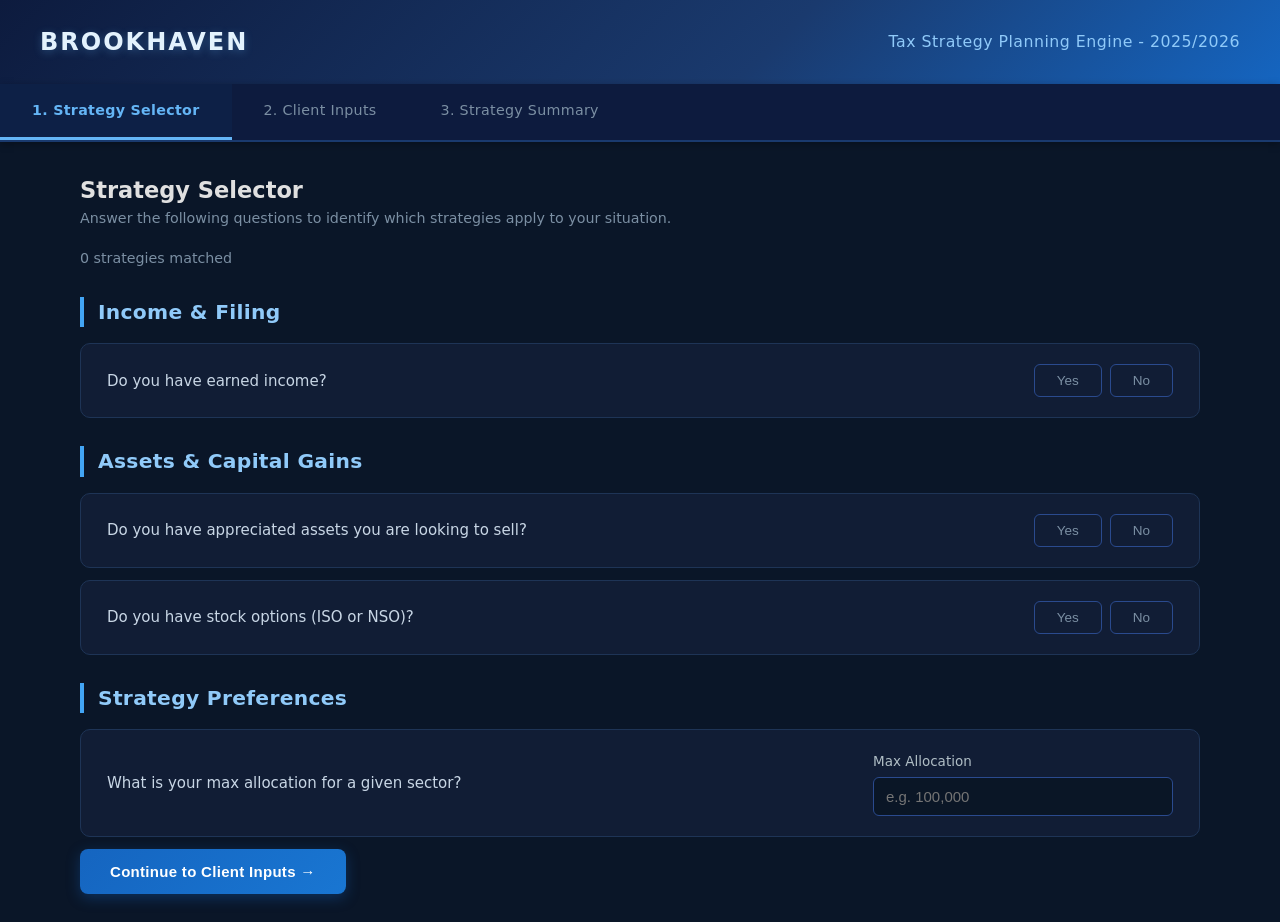
==== index.html @ dc7a37c3 "Fix bugs + replace Brooklyn Preset with Leverage Preference slider (index.html)" ====
<!DOCTYPE html>
<html lang="en">
<head>
<meta charset="UTF-8">
<meta name="viewport" content="width=device-width, initial-scale=1.0">
<title>Brookhaven Tax Strategy Planner</title>
<style>
*{margin:0;padding:0;box-sizing:border-box}
body{font-family:'Segoe UI',system-ui,-apple-system,sans-serif;background:#0a1628;color:#e0e0e0;min-height:100vh;font-size:15px;line-height:1.5}
.header{background:linear-gradient(135deg,#0d1b3e 0%,#1a3a6e 60%,#1565c0 100%);padding:24px 40px;display:flex;justify-content:space-between;align-items:center;box-shadow:0 4px 20px rgba(0,0,0,0.4)}
.header h1{color:#e3f2fd;font-size:1.6em;font-weight:800;letter-spacing:2px;text-transform:uppercase;text-shadow:0 2px 8px rgba(100,181,246,0.3)}
.header h2{color:#90caf9;font-size:1.05em;font-weight:400;letter-spacing:0.5px}
.nav{display:flex;gap:0;background:#0d1b3e;border-bottom:2px solid #1a3a6e;box-shadow:0 2px 8px rgba(0,0,0,0.3)}
.nav-tab{padding:16px 32px;cursor:pointer;color:#7b8fa3;font-size:0.95em;font-weight:500;border-bottom:3px solid transparent;transition:all 0.25s ease;letter-spacing:0.3px}
.nav-tab:hover{color:#90caf9;background:rgba(25,118,210,0.08)}
.nav-tab.active{color:#64b5f6;border-bottom:3px solid #64b5f6;font-weight:600;background:rgba(25,118,210,0.05)}
.page{display:none;padding:32px 40px;max-width:1200px;margin:0 auto;overflow:auto;max-height:calc(100vh - 120px)}
.page.active{display:block}
.section-title{font-size:1.35em;font-weight:700;margin:28px 0 16px;color:#90caf9;border-left:4px solid #42a5f5;padding-left:14px;letter-spacing:0.3px}
.question-card{background:#111d35;border:1px solid #1e3456;border-radius:10px;padding:20px 26px;margin:12px 0;display:flex;justify-content:space-between;align-items:center;transition:border-color 0.2s ease,box-shadow 0.2s ease}
.question-card:hover{border-color:#2a5090;box-shadow:0 2px 12px rgba(25,118,210,0.1)}
.question-text{flex:1;font-size:1em;color:#c8d6e5;font-weight:400}
.toggle-group{display:flex;gap:8px}
.toggle-btn{padding:8px 22px;border-radius:6px;border:1px solid #2a4a8e;background:transparent;color:#7b8fa3;cursor:pointer;font-size:0.9em;font-weight:500;transition:all 0.2s ease}
.toggle-btn.selected{background:linear-gradient(135deg,#1565c0,#1976d2);color:#fff;border-color:#1976d2;font-weight:600;box-shadow:0 2px 8px rgba(21,101,192,0.3)}
.toggle-btn.selected.no{background:linear-gradient(135deg,#37474f,#455a64);color:#fff;border-color:#455a64;box-shadow:0 2px 8px rgba(69,90,100,0.3)}
.toggle-btn:hover{border-color:#4a7ac7;background:rgba(25,118,210,0.08)}
.progress-bar-container{width:100%;height:6px;background:#1a2a4a;border-radius:3px;margin:12px 0 8px;overflow:hidden}
.progress-bar-fill{height:100%;background:linear-gradient(90deg,#1565c0,#42a5f5);border-radius:3px;transition:width 0.4s ease}
.strategies-matched{color:#4caf50;font-weight:600;margin-bottom:10px;font-size:0.95em}
.input-grid{display:grid;grid-template-columns:repeat(auto-fill,minmax(280px,1fr));gap:16px;margin-bottom:22px}
.input-group{display:flex;flex-direction:column;gap:5px}
.input-group label{color:#8da0b5;font-size:0.85em;font-weight:600;text-transform:uppercase;letter-spacing:0.5px}
.input-group input,.input-group select{padding:11px 14px;border-radius:8px;border:1px solid #1e3456;background:#0d1b3e;color:#e0e0e0;font-size:0.95em;transition:border-color 0.2s ease,box-shadow 0.2s ease}
.input-group input:focus,.input-group select:focus{outline:none;border-color:#42a5f5;box-shadow:0 0 0 3px rgba(66,165,245,0.15)}
.input-group input::placeholder{color:#4a6080}
.hidden{display:none!important}
.btn{padding:14px 30px;border-radius:8px;border:none;cursor:pointer;font-size:1em;font-weight:600;transition:all 0.25s ease;letter-spacing:0.3px}
.btn-primary{background:linear-gradient(135deg,#1565c0,#1976d2);color:#fff;box-shadow:0 4px 14px rgba(21,101,192,0.35)}
.btn-primary:hover{background:linear-gradient(135deg,#1976d2,#2196f3);box-shadow:0 6px 20px rgba(21,101,192,0.45);transform:translateY(-1px)}
.btn-secondary{background:#1a3a6e;color:#90caf9;border:1px solid #2a4a8e}
.btn-secondary:hover{background:#2a4a8e;color:#e3f2fd}
.results-table{width:100%;border-collapse:separate;border-spacing:0;margin-bottom:28px;border-radius:10px;overflow:hidden;box-shadow:0 4px 16px rgba(0,0,0,0.25)}
.results-table th{background:#0f1f3d;color:#90caf9;padding:14px 20px;text-align:left;font-weight:700;font-size:0.9em;text-transform:uppercase;letter-spacing:0.5px;border-bottom:2px solid #1e3456}
.results-table td{padding:13px 20px;border-bottom:1px solid #152540;font-size:0.95em;transition:background 0.15s ease}
.results-table tr:hover td{background:rgba(25,118,210,0.04)}
.results-table td:first-child{color:#96a8be;width:55%}
.results-table td:last-child{color:#e0e0e0;text-align:right;font-weight:500;font-variant-numeric:tabular-nums}
.results-table .total-row td{font-weight:700;color:#64b5f6!important;border-top:2px solid #2a4a8e;font-size:1.08em;background:rgba(25,118,210,0.06)}
.results-table .savings-row td{color:#4caf50!important;font-weight:700;font-size:1.08em;background:rgba(76,175,80,0.06)}
.results-table .strategy-header td{background:#0f1a30;color:#90caf9!important;font-weight:600;font-size:0.92em;letter-spacing:0.3px}
.results-table .alt-row td{background:#0f1a30;font-style:italic;color:#b0bec5!important}
.results-table .spacer-row td{padding:6px;border-bottom:none}
.summary-section{border:1px solid #2a6b2a;border-radius:10px;padding:20px;background:linear-gradient(135deg,#0d1f0d,#0f2410);box-shadow:0 4px 16px rgba(0,0,0,0.2)}
.summary-title{color:#4caf50!important}
.summary-table .total-row td{color:#4caf50!important}
.follow-up-container{width:100%;flex-basis:100%;padding:8px 0 8px 20px}
.follow-up-question{background:#162240!important;border:1px solid #2a4a8e!important;border-left:3px solid #f59e0b!important;border-radius:8px;padding:14px 20px;margin-bottom:8px;display:flex;flex-wrap:wrap;align-items:center;justify-content:space-between;transition:border-color 0.2s ease}
.follow-up-question:hover{border-color:#3a5a9e!important}
.follow-up-question .question-text{color:#c8d6e5;font-size:0.92em}
.follow-up-question .toggle-group{gap:6px}
.follow-up-question .toggle-btn{padding:6px 16px;font-size:0.85em}
.inline-input-container{width:100%;flex-basis:100%;margin-top:8px}
.strategy-select{cursor:pointer;transition:border-color 0.2s ease}
.strategy-select:hover{border-color:#4a7ac7}
h2[style]{color:#e3f2fd!important}
.page > p{color:#7b8fa3;margin-bottom:18px;font-size:0.95em}

.leverage-slider-container{display:flex;flex-direction:column;gap:8px;grid-column:1/-1}
.leverage-slider-labels{display:flex;justify-content:space-between;color:#8da0b5;font-size:0.8em;font-weight:600;text-transform:uppercase;letter-spacing:0.5px}
.leverage-slider-value{color:#64b5f6;font-size:0.95em;font-weight:600;text-align:center;margin-top:4px}
input[type="range"].leverage-slider{-webkit-appearance:none;appearance:none;width:100%;height:8px;border-radius:4px;background:linear-gradient(90deg,#1565c0,#42a5f5,#ff9800,#f44336);outline:none;opacity:0.9;transition:opacity 0.2s}
input[type="range"].leverage-slider:hover{opacity:1}
input[type="range"].leverage-slider::-webkit-slider-thumb{-webkit-appearance:none;appearance:none;width:22px;height:22px;border-radius:50%;background:#e3f2fd;cursor:pointer;border:2px solid #42a5f5;box-shadow:0 2px 6px rgba(0,0,0,0.3)}
input[type="range"].leverage-slider::-moz-range-thumb{width:22px;height:22px;border-radius:50%;background:#e3f2fd;cursor:pointer;border:2px solid #42a5f5;box-shadow:0 2px 6px rgba(0,0,0,0.3)}
</style>
</head>
<body>
<div class="header">
<h1>BROOKHAVEN</h1>
<h2>Tax Strategy Planning Engine - 2025/2026</h2>
</div>
<div class="nav">
<div class="nav-tab active" onclick="showPage('page1')">1. Strategy Selector</div>
<div class="nav-tab" onclick="showPage('page2')">2. Client Inputs</div>
<div class="nav-tab" onclick="showPage('page3')">3. Strategy Summary</div>
</div>

<!-- PAGE 1: STRATEGY SELECTOR -->
<div id="page1" class="page active">
      <h2>Strategy Selector</h2>
      <p class="subtitle">Answer the following questions to identify which strategies apply to your situation.</p>
      <div class="progress-bar"><div id="progress-fill" class="progress-fill"></div></div>
      <p class="match-badge"><span id="match-count">0</span> strategies matched</p>

      <h3 class="section-title">Income & Filing</h3>
      <div id="q-income"></div>

      <h3 class="section-title">Assets & Capital Gains</h3>
      <div id="q-assets"></div>

      <h3 class="section-title">Strategy Preferences</h3>
      <div id="q-strategy"></div>



      <h3 class="section-title">Business</h3>
      <div id="q-business"></div>

      <button class="btn btn-primary" onclick="showPage('page2')">Continue to Client Inputs &rarr;</button>
    </div>

    <div id="page2" class="page">
<h2 style="font-size:1.4em;margin-bottom:8px;font-weight:700">Client Financial Inputs</h2>
<p style="color:#8899aa;margin-bottom:15px">Enter financial details for accurate strategy calculations.</p>

<div class="section-title">Filing Information</div>
<div class="input-grid">
<div class="input-group">
<label>Tax Year</label>
<select id="tax_year"><option value="2026" selected>2026</option><option value="2025">2025</option></select>
</div>
<div class="input-group">
<label>Filing Status</label>
<select id="filing_status"><option>Single</option><option>Married Filing Jointly</option><option>Married Filing Separately</option><option>Head of Household</option></select>
</div>
<div class="input-group">
<label>State</label>
<select id="state"><option value="">-- Select State --</option><option value="AL">AL</option><option value="AK">AK</option><option value="AZ">AZ</option><option value="AR">AR</option><option value="CA">CA</option><option value="CO">CO</option><option value="CT">CT</option><option value="DE">DE</option><option value="FL">FL</option><option value="GA">GA</option><option value="HI">HI</option><option value="ID">ID</option><option value="IL">IL</option><option value="IN">IN</option><option value="IA">IA</option><option value="KS">KS</option><option value="KY">KY</option><option value="LA">LA</option><option value="ME">ME</option><option value="MD">MD</option><option value="MA">MA</option><option value="MI">MI</option><option value="MN">MN</option><option value="MS">MS</option><option value="MO">MO</option><option value="MT">MT</option><option value="NE">NE</option><option value="NV">NV</option><option value="NH">NH</option><option value="NJ">NJ</option><option value="NM">NM</option><option value="NY">NY</option><option value="NC">NC</option><option value="ND">ND</option><option value="OH">OH</option><option value="OK">OK</option><option value="OR">OR</option><option value="PA">PA</option><option value="RI">RI</option><option value="SC">SC</option><option value="SD">SD</option><option value="TN">TN</option><option value="TX">TX</option><option value="UT">UT</option><option value="VT">VT</option><option value="VA">VA</option><option value="WA">WA</option><option value="WV">WV</option><option value="WI">WI</option><option value="WY">WY</option></select>
</div>
<div class="input-group">
<label>Taxpayer Age</label>
<input type="number" id="taxpayer_age" placeholder="e.g. 45">
</div>
</div>

<div class="section-title">Income Sources</div>
<div class="input-grid">
<div class="input-group"><label>W-2 Wages ($)</label><input type="text" id="w2_wages" placeholder="0"></div>
<div class="input-group"><label>Self-Employment Income ($)</label><input type="text" id="se_income" placeholder="0"></div>
<div class="input-group"><label>Business Revenue / Distributions ($)</label><input type="text" id="biz_revenue" placeholder="0"></div>
<div class="input-group"><label>Rental Income ($)</label><input type="text" id="rental_income" placeholder="0"></div>
<div class="input-group"><label>Dividend Income ($)</label><input type="text" id="dividend_income" placeholder="0"></div>
<div class="input-group"><label>Retirement Distributions ($)</label><input type="text" id="retirement_distributions" placeholder="0"></div>
</div>

<div class="section-title">Capital Gains</div>
<div class="input-grid">
<div class="input-group"><label>Portfolio Value of Sale ($)</label><input type="text" id="portfolio_value" placeholder="0"></div>

          <div class="input-group">
            <label for="cost_basis">Cost Basis ($)</label>
            <input type="text" id="cost_basis" value="0" class="currency-input">
          </div>
<div class="input-group"><label>Short-Term Capital Gains ($)</label><input type="text" id="st_gains" placeholder="0"></div>
<div class="input-group"><label>Long-Term Capital Gains ($)</label><input type="text" id="lt_gains" placeholder="0"></div>
</div>

<div class="section-title">Deductions</div>
<div class="input-grid">
<div class="input-group"><label>Charitable Contributions ($)</label><input type="text" id="charitable" placeholder="0"></div>
<div class="input-group"><label>State &amp; Local Taxes ($)</label><input type="text" id="salt" placeholder="0"></div>
<div class="input-group"><label>Retirement Contributions ($)</label><input type="text" id="retirement_contrib" placeholder="0"></div>
<div class="input-group"><label>Property Values ($)</label><input type="text" id="property_values" placeholder="0"></div>
</div>

<div class="section-title">Strategy Parameters</div>
<div class="input-grid">
<div class="input-group"><label>Implementation Date</label><input type="date" id="implementation_date" value="2026-01-01"></div>
<div class="input-group"><label>Available Capital for Strategies ($)</label><input type="text" id="available_capital" placeholder="Amount willing to invest"></div>
<div class="input-group"><label>Beta Selection</label><select id="beta_selection"><option value="1">Beta 1 (S&amp;P 500)</option><option value="0.5">Beta 0.5 (CASH/S&amp;P 500)</option><option value="0">Beta 0 (Zero Beta)</option></select></div>
<div class="input-group leverage-slider-container"><label>Leverage Preference</label><div class="leverage-slider-labels"><span>Conservative</span><span>Moderate</span><span>Aggressive</span></div><input type="range" id="leverage_preference" class="leverage-slider" min="0" max="100" value="0" step="1"><div class="leverage-slider-value" id="leverage_pref_label">Conservative (Long-Only)</div></div>
<div class="input-group hidden" id="custom-leverage-section"><label>Custom Leverage (decimal)</label><input type="number" id="custom_leverage_value" step="0.05" placeholder="e.g. 1.0"></div>
<div class="input-group hidden"><label>Max Leverage</label><input type="number" id="max_leverage" step="0.05" value="0.3"></div>
</div>

<div class="section-title">Oil &amp; Gas Parameters</div>
<div class="input-grid">
<div class="input-group"><label>Max Oil &amp; Gas Investment ($)</label><input type="text" id="oil_gas_max" placeholder="0"></div>
<div class="input-group hidden"><label>O&amp;G Offset Rate</label><input type="number" id="oil_gas_rate" step="0.01" value="0.95"></div>
</div>

<div style="margin-top:30px;display:flex;gap:15px">
<button class="btn btn-secondary" onclick="showPage('page1')">&larr; Back</button>
<button class="btn btn-primary" onclick="showPage('page3')">View Strategy Summary &rarr;</button>
</div>
</div>

<!-- PAGE 3: STRATEGY SUMMARY -->
<div id="page3" class="page">
</div>

<script src="app.js"></script>
</body>
</html>
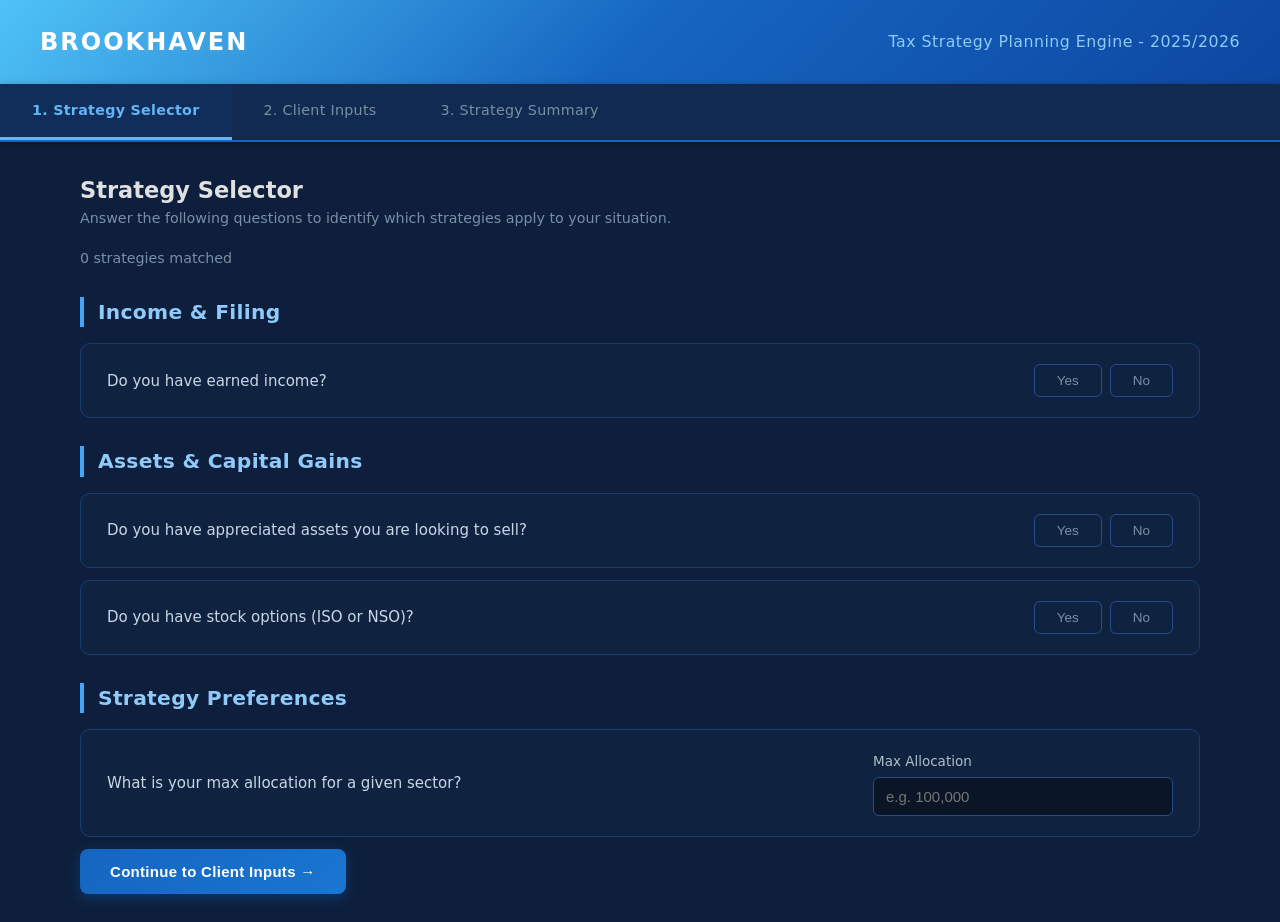
==== commit 2d2ca87a: "Update color scheme to light blue-to-dark blue gradient" ====
--- a/index.html
+++ b/index.html
@@ -6,18 +6,18 @@
 <title>Brookhaven Tax Strategy Planner</title>
 <style>
 *{margin:0;padding:0;box-sizing:border-box}
-body{font-family:'Segoe UI',system-ui,-apple-system,sans-serif;background:#0a1628;color:#e0e0e0;min-height:100vh;font-size:15px;line-height:1.5}
-.header{background:linear-gradient(135deg,#0d1b3e 0%,#1a3a6e 60%,#1565c0 100%);padding:24px 40px;display:flex;justify-content:space-between;align-items:center;box-shadow:0 4px 20px rgba(0,0,0,0.4)}
-.header h1{color:#e3f2fd;font-size:1.6em;font-weight:800;letter-spacing:2px;text-transform:uppercase;text-shadow:0 2px 8px rgba(100,181,246,0.3)}
+body{font-family:'Segoe UI',system-ui,-apple-system,sans-serif;background:#0d1f3c;color:#e0e0e0;min-height:100vh;font-size:15px;line-height:1.5}
+.header{background:linear-gradient(135deg,#4fc3f7 0%,#1565c0 50%,#0d47a1 100%);padding:24px 40px;display:flex;justify-content:space-between;align-items:center;box-shadow:0 4px 20px rgba(0,0,0,0.4)}
+.header h1{color:#fff;font-size:1.6em;font-weight:800;letter-spacing:2px;text-transform:uppercase;text-shadow:0 2px 8px rgba(100,181,246,0.3)}
 .header h2{color:#90caf9;font-size:1.05em;font-weight:400;letter-spacing:0.5px}
-.nav{display:flex;gap:0;background:#0d1b3e;border-bottom:2px solid #1a3a6e;box-shadow:0 2px 8px rgba(0,0,0,0.3)}
+.nav{display:flex;gap:0;background:#102a52;border-bottom:2px solid #1565c0;box-shadow:0 2px 8px rgba(0,0,0,0.3)}
 .nav-tab{padding:16px 32px;cursor:pointer;color:#7b8fa3;font-size:0.95em;font-weight:500;border-bottom:3px solid transparent;transition:all 0.25s ease;letter-spacing:0.3px}
 .nav-tab:hover{color:#90caf9;background:rgba(25,118,210,0.08)}
 .nav-tab.active{color:#64b5f6;border-bottom:3px solid #64b5f6;font-weight:600;background:rgba(25,118,210,0.05)}
 .page{display:none;padding:32px 40px;max-width:1200px;margin:0 auto;overflow:auto;max-height:calc(100vh - 120px)}
 .page.active{display:block}
 .section-title{font-size:1.35em;font-weight:700;margin:28px 0 16px;color:#90caf9;border-left:4px solid #42a5f5;padding-left:14px;letter-spacing:0.3px}
-.question-card{background:#111d35;border:1px solid #1e3456;border-radius:10px;padding:20px 26px;margin:12px 0;display:flex;justify-content:space-between;align-items:center;transition:border-color 0.2s ease,box-shadow 0.2s ease}
+.question-card{background:#0f2340;border:1px solid #1a3d6e;border-radius:10px;padding:20px 26px;margin:12px 0;display:flex;justify-content:space-between;align-items:center;transition:border-color 0.2s ease,box-shadow 0.2s ease}
 .question-card:hover{border-color:#2a5090;box-shadow:0 2px 12px rgba(25,118,210,0.1)}
 .question-text{flex:1;font-size:1em;color:#c8d6e5;font-weight:400}
 .toggle-group{display:flex;gap:8px}
@@ -25,13 +25,13 @@
 .toggle-btn.selected{background:linear-gradient(135deg,#1565c0,#1976d2);color:#fff;border-color:#1976d2;font-weight:600;box-shadow:0 2px 8px rgba(21,101,192,0.3)}
 .toggle-btn.selected.no{background:linear-gradient(135deg,#37474f,#455a64);color:#fff;border-color:#455a64;box-shadow:0 2px 8px rgba(69,90,100,0.3)}
 .toggle-btn:hover{border-color:#4a7ac7;background:rgba(25,118,210,0.08)}
-.progress-bar-container{width:100%;height:6px;background:#1a2a4a;border-radius:3px;margin:12px 0 8px;overflow:hidden}
+.progress-bar-container{width:100%;height:6px;background:#132d54;border-radius:3px;margin:12px 0 8px;overflow:hidden}
 .progress-bar-fill{height:100%;background:linear-gradient(90deg,#1565c0,#42a5f5);border-radius:3px;transition:width 0.4s ease}
 .strategies-matched{color:#4caf50;font-weight:600;margin-bottom:10px;font-size:0.95em}
 .input-grid{display:grid;grid-template-columns:repeat(auto-fill,minmax(280px,1fr));gap:16px;margin-bottom:22px}
 .input-group{display:flex;flex-direction:column;gap:5px}
 .input-group label{color:#8da0b5;font-size:0.85em;font-weight:600;text-transform:uppercase;letter-spacing:0.5px}
-.input-group input,.input-group select{padding:11px 14px;border-radius:8px;border:1px solid #1e3456;background:#0d1b3e;color:#e0e0e0;font-size:0.95em;transition:border-color 0.2s ease,box-shadow 0.2s ease}
+.input-group input,.input-group select{padding:11px 14px;border-radius:8px;border:1px solid #1e3456;background:#0e1e3a;color:#e0e0e0;font-size:0.95em;transition:border-color 0.2s ease,box-shadow 0.2s ease}
 .input-group input:focus,.input-group select:focus{outline:none;border-color:#42a5f5;box-shadow:0 0 0 3px rgba(66,165,245,0.15)}
 .input-group input::placeholder{color:#4a6080}
 .hidden{display:none!important}
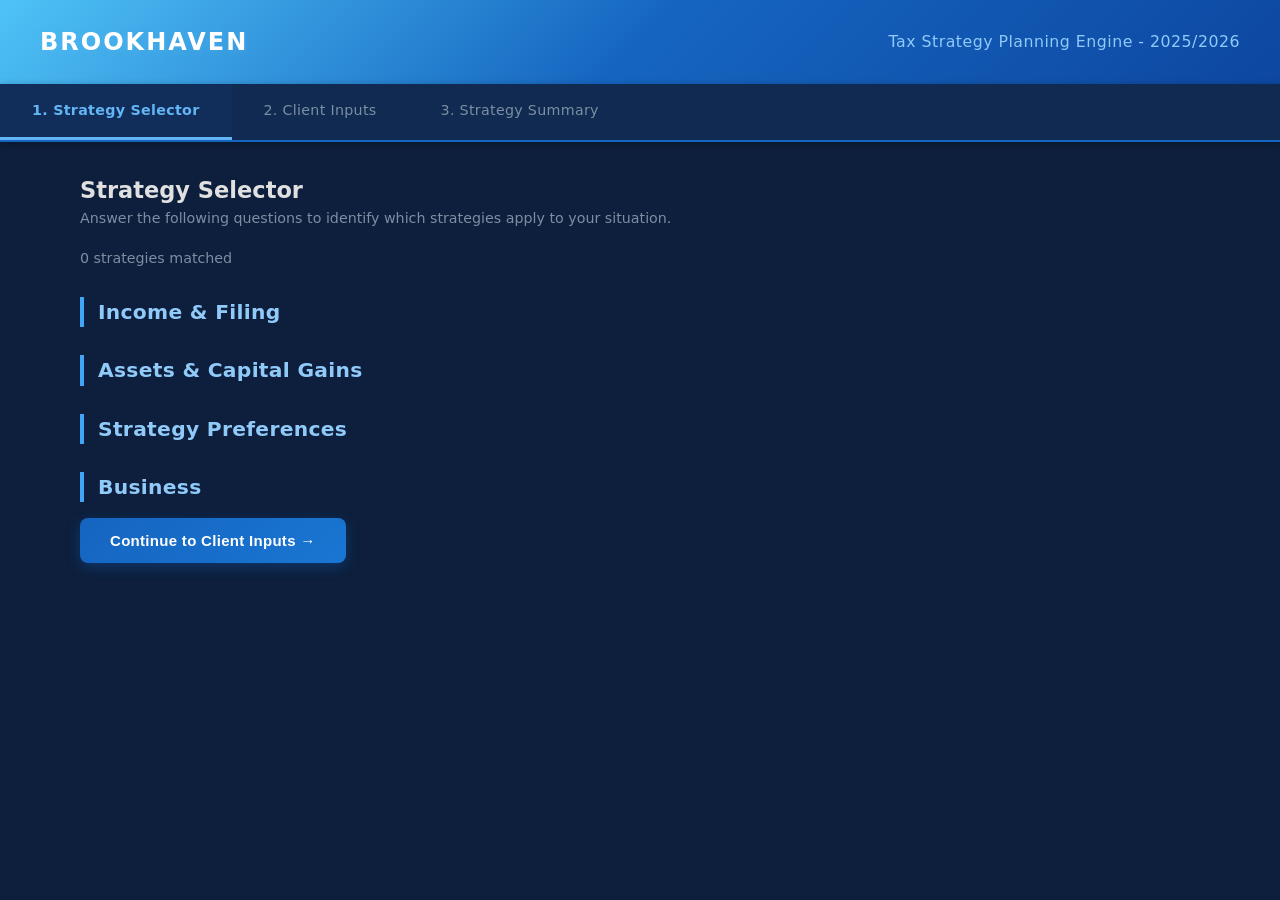
==== commit 19e7caa7: "refactor: switch index.html to modular scripts (preserve app.js)" ====
--- a/index.html
+++ b/index.html
@@ -69,7 +69,7 @@
 .leverage-slider-container{display:flex;flex-direction:column;gap:8px;grid-column:1/-1}
 .leverage-slider-labels{display:flex;justify-content:space-between;color:#8da0b5;font-size:0.8em;font-weight:600;text-transform:uppercase;letter-spacing:0.5px}
 .leverage-slider-value{color:#64b5f6;font-size:0.95em;font-weight:600;text-align:center;margin-top:4px}
-input[type="range"].leverage-slider{-webkit-appearance:none;appearance:none;width:100%;height:8px;border-radius:4px;background:linear-gradient(90deg,#1565c0,#42a5f5,#ff9800,#f44336);outline:none;opacity:0.9;transition:opacity 0.2s}
+input[type="range"].leverage-slider{-webkit-appearance:none;appearance:none;width:100%;height:8px;border-radius:4px;background:linear-gradient(90deg,#90caf9,#42a5f5,#1565c0,#0d47a1);outline:none;opacity:0.9;transition:opacity 0.2s}
 input[type="range"].leverage-slider:hover{opacity:1}
 input[type="range"].leverage-slider::-webkit-slider-thumb{-webkit-appearance:none;appearance:none;width:22px;height:22px;border-radius:50%;background:#e3f2fd;cursor:pointer;border:2px solid #42a5f5;box-shadow:0 2px 6px rgba(0,0,0,0.3)}
 input[type="range"].leverage-slider::-moz-range-thumb{width:22px;height:22px;border-radius:50%;background:#e3f2fd;cursor:pointer;border:2px solid #42a5f5;box-shadow:0 2px 6px rgba(0,0,0,0.3)}
@@ -138,7 +138,7 @@
 <div class="input-grid">
 <div class="input-group"><label>W-2 Wages ($)</label><input type="text" id="w2_wages" placeholder="0"></div>
 <div class="input-group"><label>Self-Employment Income ($)</label><input type="text" id="se_income" placeholder="0"></div>
-<div class="input-group"><label>Business Revenue / Distributions ($)</label><input type="text" id="biz_revenue" placeholder="0"></div>
+<div class="input-group"><label>Business Income / Distributions ($)</label><input type="text" id="biz_revenue" placeholder="0"></div>
 <div class="input-group"><label>Rental Income ($)</label><input type="text" id="rental_income" placeholder="0"></div>
 <div class="input-group"><label>Dividend Income ($)</label><input type="text" id="dividend_income" placeholder="0"></div>
 <div class="input-group"><label>Retirement Distributions ($)</label><input type="text" id="retirement_distributions" placeholder="0"></div>
@@ -174,9 +174,9 @@
 <div class="input-group hidden"><label>Max Leverage</label><input type="number" id="max_leverage" step="0.05" value="0.3"></div>
 </div>
 
-<div class="section-title">Oil &amp; Gas Parameters</div>
-<div class="input-grid">
-<div class="input-group"><label>Max Oil &amp; Gas Investment ($)</label><input type="text" id="oil_gas_max" placeholder="0"></div>
+<div class="section-title">Sector Parameters</div>
+<div class="input-grid">
+<div class="input-group"><label>Max Sector Investment ($)</label><input type="text" id="oil_gas_max" placeholder="0"></div>
 <div class="input-group hidden"><label>O&amp;G Offset Rate</label><input type="number" id="oil_gas_rate" step="0.01" value="0.95"></div>
 </div>
 
@@ -190,7 +190,38 @@
 <div id="page3" class="page">
 </div>
 
-<script src="app.js"></script>
+<script src="js/01-brooklyn/brooklyn-data.js"></script>
+<script src="js/01-brooklyn/date-utils.js"></script>
+<script src="js/01-brooklyn/delphi-helix.js"></script>
+<script src="js/01-brooklyn/brooklyn-regression.js"></script>
+<script src="js/02-tax-engine/tax-data.js"></script>
+<script src="js/02-tax-engine/tax-loader.js"></script>
+<script src="js/02-tax-engine/tax-lookups.js"></script>
+<script src="js/02-tax-engine/tax-calc-federal.js"></script>
+<script src="js/02-tax-engine/tax-calc-state.js"></script>
+<script src="js/02-tax-engine/tax-baseline.js"></script>
+<script src="js/03-solver/fees.js"></script>
+<script src="js/03-solver/solver.js"></script>
+<script src="js/05-strategy-calculators/limits.js"></script>
+<script src="js/05-strategy-calculators/calc-retirement.js"></script>
+<script src="js/05-strategy-calculators/calc-business.js"></script>
+<script src="js/05-strategy-calculators/calc-charitable.js"></script>
+<script src="js/05-strategy-calculators/calc-credits.js"></script>
+<script src="js/05-strategy-calculators/calc-capital-gains.js"></script>
+<script src="js/05-strategy-calculators/calc-investment.js"></script>
+<script src="js/05-strategy-calculators/calc-entity.js"></script>
+<script src="js/05-strategy-calculators/calc-estate.js"></script>
+<script src="js/05-strategy-calculators/calc-misc.js"></script>
+<script src="js/05-strategy-calculators/orchestrator.js"></script>
+<script src="js/04-ui/questions-data.js"></script>
+<script src="js/04-ui/format-helpers.js"></script>
+<script src="js/04-ui/questionnaire-builder.js"></script>
+<script src="js/04-ui/questionnaire-render.js"></script>
+<script src="js/04-ui/answer-state.js"></script>
+<script src="js/04-ui/progress-and-brooklyn-ui.js"></script>
+<script src="js/04-ui/inputs-collector.js"></script>
+<script src="js/04-ui/calculate-and-display.js"></script>
+<script src="js/04-ui/page-controls.js"></script>
 </body>
 </html>
 
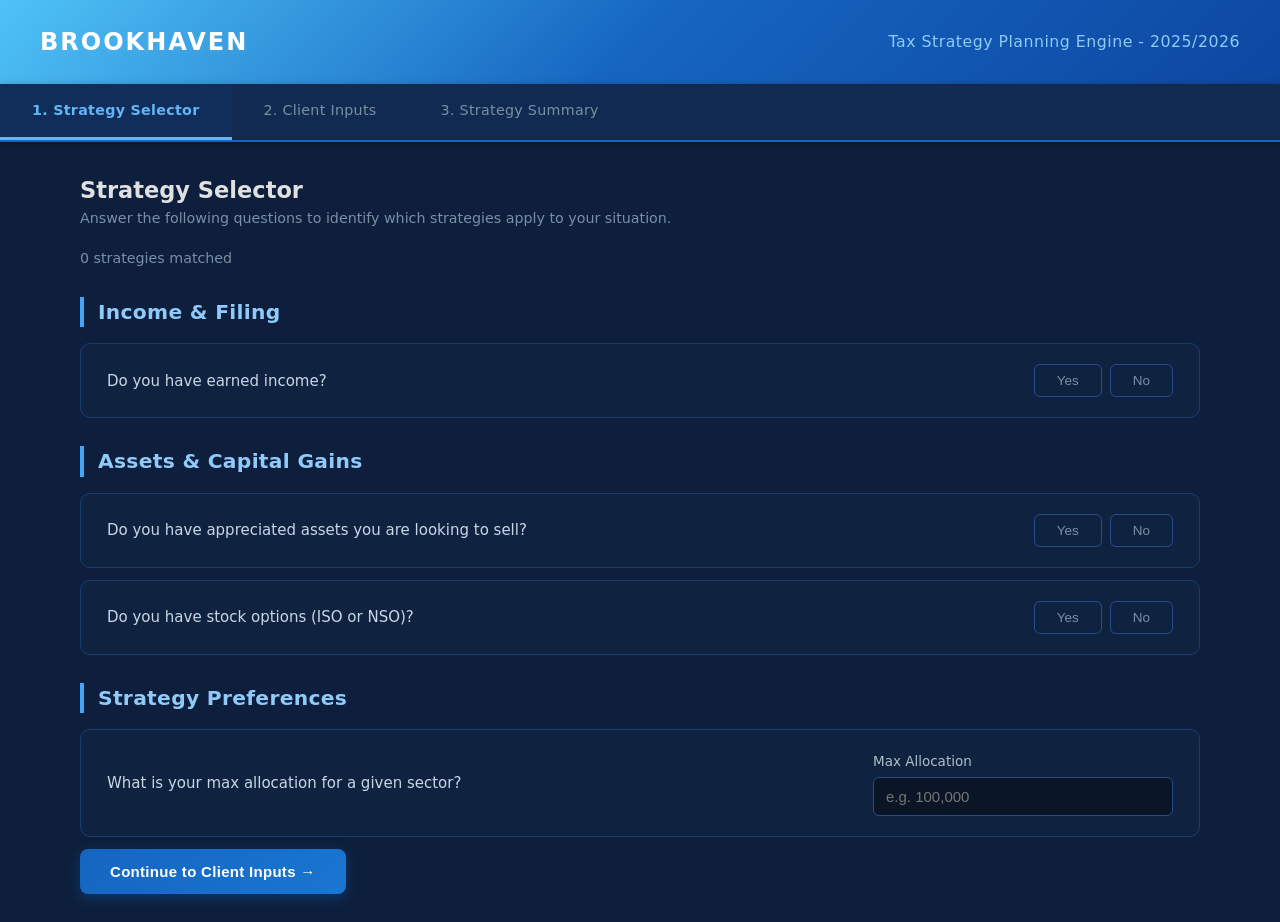
==== commit a52090c5: "refactor: extract inline <style> to <link rel="stylesheet" href="css/styles.css"> CSS already exists" ====
--- a/index.html
+++ b/index.html
@@ -4,76 +4,7 @@
 <meta charset="UTF-8">
 <meta name="viewport" content="width=device-width, initial-scale=1.0">
 <title>Brookhaven Tax Strategy Planner</title>
-<style>
-*{margin:0;padding:0;box-sizing:border-box}
-body{font-family:'Segoe UI',system-ui,-apple-system,sans-serif;background:#0d1f3c;color:#e0e0e0;min-height:100vh;font-size:15px;line-height:1.5}
-.header{background:linear-gradient(135deg,#4fc3f7 0%,#1565c0 50%,#0d47a1 100%);padding:24px 40px;display:flex;justify-content:space-between;align-items:center;box-shadow:0 4px 20px rgba(0,0,0,0.4)}
-.header h1{color:#fff;font-size:1.6em;font-weight:800;letter-spacing:2px;text-transform:uppercase;text-shadow:0 2px 8px rgba(100,181,246,0.3)}
-.header h2{color:#90caf9;font-size:1.05em;font-weight:400;letter-spacing:0.5px}
-.nav{display:flex;gap:0;background:#102a52;border-bottom:2px solid #1565c0;box-shadow:0 2px 8px rgba(0,0,0,0.3)}
-.nav-tab{padding:16px 32px;cursor:pointer;color:#7b8fa3;font-size:0.95em;font-weight:500;border-bottom:3px solid transparent;transition:all 0.25s ease;letter-spacing:0.3px}
-.nav-tab:hover{color:#90caf9;background:rgba(25,118,210,0.08)}
-.nav-tab.active{color:#64b5f6;border-bottom:3px solid #64b5f6;font-weight:600;background:rgba(25,118,210,0.05)}
-.page{display:none;padding:32px 40px;max-width:1200px;margin:0 auto;overflow:auto;max-height:calc(100vh - 120px)}
-.page.active{display:block}
-.section-title{font-size:1.35em;font-weight:700;margin:28px 0 16px;color:#90caf9;border-left:4px solid #42a5f5;padding-left:14px;letter-spacing:0.3px}
-.question-card{background:#0f2340;border:1px solid #1a3d6e;border-radius:10px;padding:20px 26px;margin:12px 0;display:flex;justify-content:space-between;align-items:center;transition:border-color 0.2s ease,box-shadow 0.2s ease}
-.question-card:hover{border-color:#2a5090;box-shadow:0 2px 12px rgba(25,118,210,0.1)}
-.question-text{flex:1;font-size:1em;color:#c8d6e5;font-weight:400}
-.toggle-group{display:flex;gap:8px}
-.toggle-btn{padding:8px 22px;border-radius:6px;border:1px solid #2a4a8e;background:transparent;color:#7b8fa3;cursor:pointer;font-size:0.9em;font-weight:500;transition:all 0.2s ease}
-.toggle-btn.selected{background:linear-gradient(135deg,#1565c0,#1976d2);color:#fff;border-color:#1976d2;font-weight:600;box-shadow:0 2px 8px rgba(21,101,192,0.3)}
-.toggle-btn.selected.no{background:linear-gradient(135deg,#37474f,#455a64);color:#fff;border-color:#455a64;box-shadow:0 2px 8px rgba(69,90,100,0.3)}
-.toggle-btn:hover{border-color:#4a7ac7;background:rgba(25,118,210,0.08)}
-.progress-bar-container{width:100%;height:6px;background:#132d54;border-radius:3px;margin:12px 0 8px;overflow:hidden}
-.progress-bar-fill{height:100%;background:linear-gradient(90deg,#1565c0,#42a5f5);border-radius:3px;transition:width 0.4s ease}
-.strategies-matched{color:#4caf50;font-weight:600;margin-bottom:10px;font-size:0.95em}
-.input-grid{display:grid;grid-template-columns:repeat(auto-fill,minmax(280px,1fr));gap:16px;margin-bottom:22px}
-.input-group{display:flex;flex-direction:column;gap:5px}
-.input-group label{color:#8da0b5;font-size:0.85em;font-weight:600;text-transform:uppercase;letter-spacing:0.5px}
-.input-group input,.input-group select{padding:11px 14px;border-radius:8px;border:1px solid #1e3456;background:#0e1e3a;color:#e0e0e0;font-size:0.95em;transition:border-color 0.2s ease,box-shadow 0.2s ease}
-.input-group input:focus,.input-group select:focus{outline:none;border-color:#42a5f5;box-shadow:0 0 0 3px rgba(66,165,245,0.15)}
-.input-group input::placeholder{color:#4a6080}
-.hidden{display:none!important}
-.btn{padding:14px 30px;border-radius:8px;border:none;cursor:pointer;font-size:1em;font-weight:600;transition:all 0.25s ease;letter-spacing:0.3px}
-.btn-primary{background:linear-gradient(135deg,#1565c0,#1976d2);color:#fff;box-shadow:0 4px 14px rgba(21,101,192,0.35)}
-.btn-primary:hover{background:linear-gradient(135deg,#1976d2,#2196f3);box-shadow:0 6px 20px rgba(21,101,192,0.45);transform:translateY(-1px)}
-.btn-secondary{background:#1a3a6e;color:#90caf9;border:1px solid #2a4a8e}
-.btn-secondary:hover{background:#2a4a8e;color:#e3f2fd}
-.results-table{width:100%;border-collapse:separate;border-spacing:0;margin-bottom:28px;border-radius:10px;overflow:hidden;box-shadow:0 4px 16px rgba(0,0,0,0.25)}
-.results-table th{background:#0f1f3d;color:#90caf9;padding:14px 20px;text-align:left;font-weight:700;font-size:0.9em;text-transform:uppercase;letter-spacing:0.5px;border-bottom:2px solid #1e3456}
-.results-table td{padding:13px 20px;border-bottom:1px solid #152540;font-size:0.95em;transition:background 0.15s ease}
-.results-table tr:hover td{background:rgba(25,118,210,0.04)}
-.results-table td:first-child{color:#96a8be;width:55%}
-.results-table td:last-child{color:#e0e0e0;text-align:right;font-weight:500;font-variant-numeric:tabular-nums}
-.results-table .total-row td{font-weight:700;color:#64b5f6!important;border-top:2px solid #2a4a8e;font-size:1.08em;background:rgba(25,118,210,0.06)}
-.results-table .savings-row td{color:#4caf50!important;font-weight:700;font-size:1.08em;background:rgba(76,175,80,0.06)}
-.results-table .strategy-header td{background:#0f1a30;color:#90caf9!important;font-weight:600;font-size:0.92em;letter-spacing:0.3px}
-.results-table .alt-row td{background:#0f1a30;font-style:italic;color:#b0bec5!important}
-.results-table .spacer-row td{padding:6px;border-bottom:none}
-.summary-section{border:1px solid #2a6b2a;border-radius:10px;padding:20px;background:linear-gradient(135deg,#0d1f0d,#0f2410);box-shadow:0 4px 16px rgba(0,0,0,0.2)}
-.summary-title{color:#4caf50!important}
-.summary-table .total-row td{color:#4caf50!important}
-.follow-up-container{width:100%;flex-basis:100%;padding:8px 0 8px 20px}
-.follow-up-question{background:#162240!important;border:1px solid #2a4a8e!important;border-left:3px solid #f59e0b!important;border-radius:8px;padding:14px 20px;margin-bottom:8px;display:flex;flex-wrap:wrap;align-items:center;justify-content:space-between;transition:border-color 0.2s ease}
-.follow-up-question:hover{border-color:#3a5a9e!important}
-.follow-up-question .question-text{color:#c8d6e5;font-size:0.92em}
-.follow-up-question .toggle-group{gap:6px}
-.follow-up-question .toggle-btn{padding:6px 16px;font-size:0.85em}
-.inline-input-container{width:100%;flex-basis:100%;margin-top:8px}
-.strategy-select{cursor:pointer;transition:border-color 0.2s ease}
-.strategy-select:hover{border-color:#4a7ac7}
-h2[style]{color:#e3f2fd!important}
-.page > p{color:#7b8fa3;margin-bottom:18px;font-size:0.95em}
-
-.leverage-slider-container{display:flex;flex-direction:column;gap:8px;grid-column:1/-1}
-.leverage-slider-labels{display:flex;justify-content:space-between;color:#8da0b5;font-size:0.8em;font-weight:600;text-transform:uppercase;letter-spacing:0.5px}
-.leverage-slider-value{color:#64b5f6;font-size:0.95em;font-weight:600;text-align:center;margin-top:4px}
-input[type="range"].leverage-slider{-webkit-appearance:none;appearance:none;width:100%;height:8px;border-radius:4px;background:linear-gradient(90deg,#90caf9,#42a5f5,#1565c0,#0d47a1);outline:none;opacity:0.9;transition:opacity 0.2s}
-input[type="range"].leverage-slider:hover{opacity:1}
-input[type="range"].leverage-slider::-webkit-slider-thumb{-webkit-appearance:none;appearance:none;width:22px;height:22px;border-radius:50%;background:#e3f2fd;cursor:pointer;border:2px solid #42a5f5;box-shadow:0 2px 6px rgba(0,0,0,0.3)}
-input[type="range"].leverage-slider::-moz-range-thumb{width:22px;height:22px;border-radius:50%;background:#e3f2fd;cursor:pointer;border:2px solid #42a5f5;box-shadow:0 2px 6px rgba(0,0,0,0.3)}
-</style>
+<link rel="stylesheet" href="css/styles.css">
 </head>
 <body>
 <div class="header">
--- a/css/styles.css
+++ b/css/styles.css
@@ -0,0 +1,68 @@
+*{margin:0;padding:0;box-sizing:border-box}
+body{font-family:'Segoe UI',system-ui,-apple-system,sans-serif;background:#0d1f3c;color:#e0e0e0;min-height:100vh;font-size:15px;line-height:1.5}
+.header{background:linear-gradient(135deg,#4fc3f7 0%,#1565c0 50%,#0d47a1 100%);padding:24px 40px;display:flex;justify-content:space-between;align-items:center;box-shadow:0 4px 20px rgba(0,0,0,0.4)}
+.header h1{color:#fff;font-size:1.6em;font-weight:800;letter-spacing:2px;text-transform:uppercase;text-shadow:0 2px 8px rgba(100,181,246,0.3)}
+.header h2{color:#90caf9;font-size:1.05em;font-weight:400;letter-spacing:0.5px}
+.nav{display:flex;gap:0;background:#102a52;border-bottom:2px solid #1565c0;box-shadow:0 2px 8px rgba(0,0,0,0.3)}
+.nav-tab{padding:16px 32px;cursor:pointer;color:#7b8fa3;font-size:0.95em;font-weight:500;border-bottom:3px solid transparent;transition:all 0.25s ease;letter-spacing:0.3px}
+.nav-tab:hover{color:#90caf9;background:rgba(25,118,210,0.08)}
+.nav-tab.active{color:#64b5f6;border-bottom:3px solid #64b5f6;font-weight:600;background:rgba(25,118,210,0.05)}
+.page{display:none;padding:32px 40px;max-width:1200px;margin:0 auto;overflow:auto;max-height:calc(100vh - 120px)}
+.page.active{display:block}
+.section-title{font-size:1.35em;font-weight:700;margin:28px 0 16px;color:#90caf9;border-left:4px solid #42a5f5;padding-left:14px;letter-spacing:0.3px}
+.question-card{background:#0f2340;border:1px solid #1a3d6e;border-radius:10px;padding:20px 26px;margin:12px 0;display:flex;justify-content:space-between;align-items:center;transition:border-color 0.2s ease,box-shadow 0.2s ease}
+.question-card:hover{border-color:#2a5090;box-shadow:0 2px 12px rgba(25,118,210,0.1)}
+.question-text{flex:1;font-size:1em;color:#c8d6e5;font-weight:400}
+.toggle-group{display:flex;gap:8px}
+.toggle-btn{padding:8px 22px;border-radius:6px;border:1px solid #2a4a8e;background:transparent;color:#7b8fa3;cursor:pointer;font-size:0.9em;font-weight:500;transition:all 0.2s ease}
+.toggle-btn.selected{background:linear-gradient(135deg,#1565c0,#1976d2);color:#fff;border-color:#1976d2;font-weight:600;box-shadow:0 2px 8px rgba(21,101,192,0.3)}
+.toggle-btn.selected.no{background:linear-gradient(135deg,#37474f,#455a64);color:#fff;border-color:#455a64;box-shadow:0 2px 8px rgba(69,90,100,0.3)}
+.toggle-btn:hover{border-color:#4a7ac7;background:rgba(25,118,210,0.08)}
+.progress-bar-container{width:100%;height:6px;background:#132d54;border-radius:3px;margin:12px 0 8px;overflow:hidden}
+.progress-bar-fill{height:100%;background:linear-gradient(90deg,#1565c0,#42a5f5);border-radius:3px;transition:width 0.4s ease}
+.strategies-matched{color:#4caf50;font-weight:600;margin-bottom:10px;font-size:0.95em}
+.input-grid{display:grid;grid-template-columns:repeat(auto-fill,minmax(280px,1fr));gap:16px;margin-bottom:22px}
+.input-group{display:flex;flex-direction:column;gap:5px}
+.input-group label{color:#8da0b5;font-size:0.85em;font-weight:600;text-transform:uppercase;letter-spacing:0.5px}
+.input-group input,.input-group select{padding:11px 14px;border-radius:8px;border:1px solid #1e3456;background:#0e1e3a;color:#e0e0e0;font-size:0.95em;transition:border-color 0.2s ease,box-shadow 0.2s ease}
+.input-group input:focus,.input-group select:focus{outline:none;border-color:#42a5f5;box-shadow:0 0 0 3px rgba(66,165,245,0.15)}
+.input-group input::placeholder{color:#4a6080}
+.hidden{display:none!important}
+.btn{padding:14px 30px;border-radius:8px;border:none;cursor:pointer;font-size:1em;font-weight:600;transition:all 0.25s ease;letter-spacing:0.3px}
+.btn-primary{background:linear-gradient(135deg,#1565c0,#1976d2);color:#fff;box-shadow:0 4px 14px rgba(21,101,192,0.35)}
+.btn-primary:hover{background:linear-gradient(135deg,#1976d2,#2196f3);box-shadow:0 6px 20px rgba(21,101,192,0.45);transform:translateY(-1px)}
+.btn-secondary{background:#1a3a6e;color:#90caf9;border:1px solid #2a4a8e}
+.btn-secondary:hover{background:#2a4a8e;color:#e3f2fd}
+.results-table{width:100%;border-collapse:separate;border-spacing:0;margin-bottom:28px;border-radius:10px;overflow:hidden;box-shadow:0 4px 16px rgba(0,0,0,0.25)}
+.results-table th{background:#0f1f3d;color:#90caf9;padding:14px 20px;text-align:left;font-weight:700;font-size:0.9em;text-transform:uppercase;letter-spacing:0.5px;border-bottom:2px solid #1e3456}
+.results-table td{padding:13px 20px;border-bottom:1px solid #152540;font-size:0.95em;transition:background 0.15s ease}
+.results-table tr:hover td{background:rgba(25,118,210,0.04)}
+.results-table td:first-child{color:#96a8be;width:55%}
+.results-table td:last-child{color:#e0e0e0;text-align:right;font-weight:500;font-variant-numeric:tabular-nums}
+.results-table .total-row td{font-weight:700;color:#64b5f6!important;border-top:2px solid #2a4a8e;font-size:1.08em;background:rgba(25,118,210,0.06)}
+.results-table .savings-row td{color:#4caf50!important;font-weight:700;font-size:1.08em;background:rgba(76,175,80,0.06)}
+.results-table .strategy-header td{background:#0f1a30;color:#90caf9!important;font-weight:600;font-size:0.92em;letter-spacing:0.3px}
+.results-table .alt-row td{background:#0f1a30;font-style:italic;color:#b0bec5!important}
+.results-table .spacer-row td{padding:6px;border-bottom:none}
+.summary-section{border:1px solid #2a6b2a;border-radius:10px;padding:20px;background:linear-gradient(135deg,#0d1f0d,#0f2410);box-shadow:0 4px 16px rgba(0,0,0,0.2)}
+.summary-title{color:#4caf50!important}
+.summary-table .total-row td{color:#4caf50!important}
+.follow-up-container{width:100%;flex-basis:100%;padding:8px 0 8px 20px}
+.follow-up-question{background:#162240!important;border:1px solid #2a4a8e!important;border-left:3px solid #f59e0b!important;border-radius:8px;padding:14px 20px;margin-bottom:8px;display:flex;flex-wrap:wrap;align-items:center;justify-content:space-between;transition:border-color 0.2s ease}
+.follow-up-question:hover{border-color:#3a5a9e!important}
+.follow-up-question .question-text{color:#c8d6e5;font-size:0.92em}
+.follow-up-question .toggle-group{gap:6px}
+.follow-up-question .toggle-btn{padding:6px 16px;font-size:0.85em}
+.inline-input-container{width:100%;flex-basis:100%;margin-top:8px}
+.strategy-select{cursor:pointer;transition:border-color 0.2s ease}
+.strategy-select:hover{border-color:#4a7ac7}
+h2[style]{color:#e3f2fd!important}
+.page > p{color:#7b8fa3;margin-bottom:18px;font-size:0.95em}
+
+.leverage-slider-container{display:flex;flex-direction:column;gap:8px;grid-column:1/-1}
+.leverage-slider-labels{display:flex;justify-content:space-between;color:#8da0b5;font-size:0.8em;font-weight:600;text-transform:uppercase;letter-spacing:0.5px}
+.leverage-slider-value{color:#64b5f6;font-size:0.95em;font-weight:600;text-align:center;margin-top:4px}
+input[type="range"].leverage-slider{-webkit-appearance:none;appearance:none;width:100%;height:8px;border-radius:4px;background:linear-gradient(90deg,#90caf9,#42a5f5,#1565c0,#0d47a1);outline:none;opacity:0.9;transition:opacity 0.2s}
+input[type="range"].leverage-slider:hover{opacity:1}
+input[type="range"].leverage-slider::-webkit-slider-thumb{-webkit-appearance:none;appearance:none;width:22px;height:22px;border-radius:50%;background:#e3f2fd;cursor:pointer;border:2px solid #42a5f5;box-shadow:0 2px 6px rgba(0,0,0,0.3)}
+input[type="range"].leverage-slider::-moz-range-thumb{width:22px;height:22px;border-radius:50%;background:#e3f2fd;cursor:pointer;border:2px solid #42a5f5;box-shadow:0 2px 6px rgba(0,0,0,0.3)}
